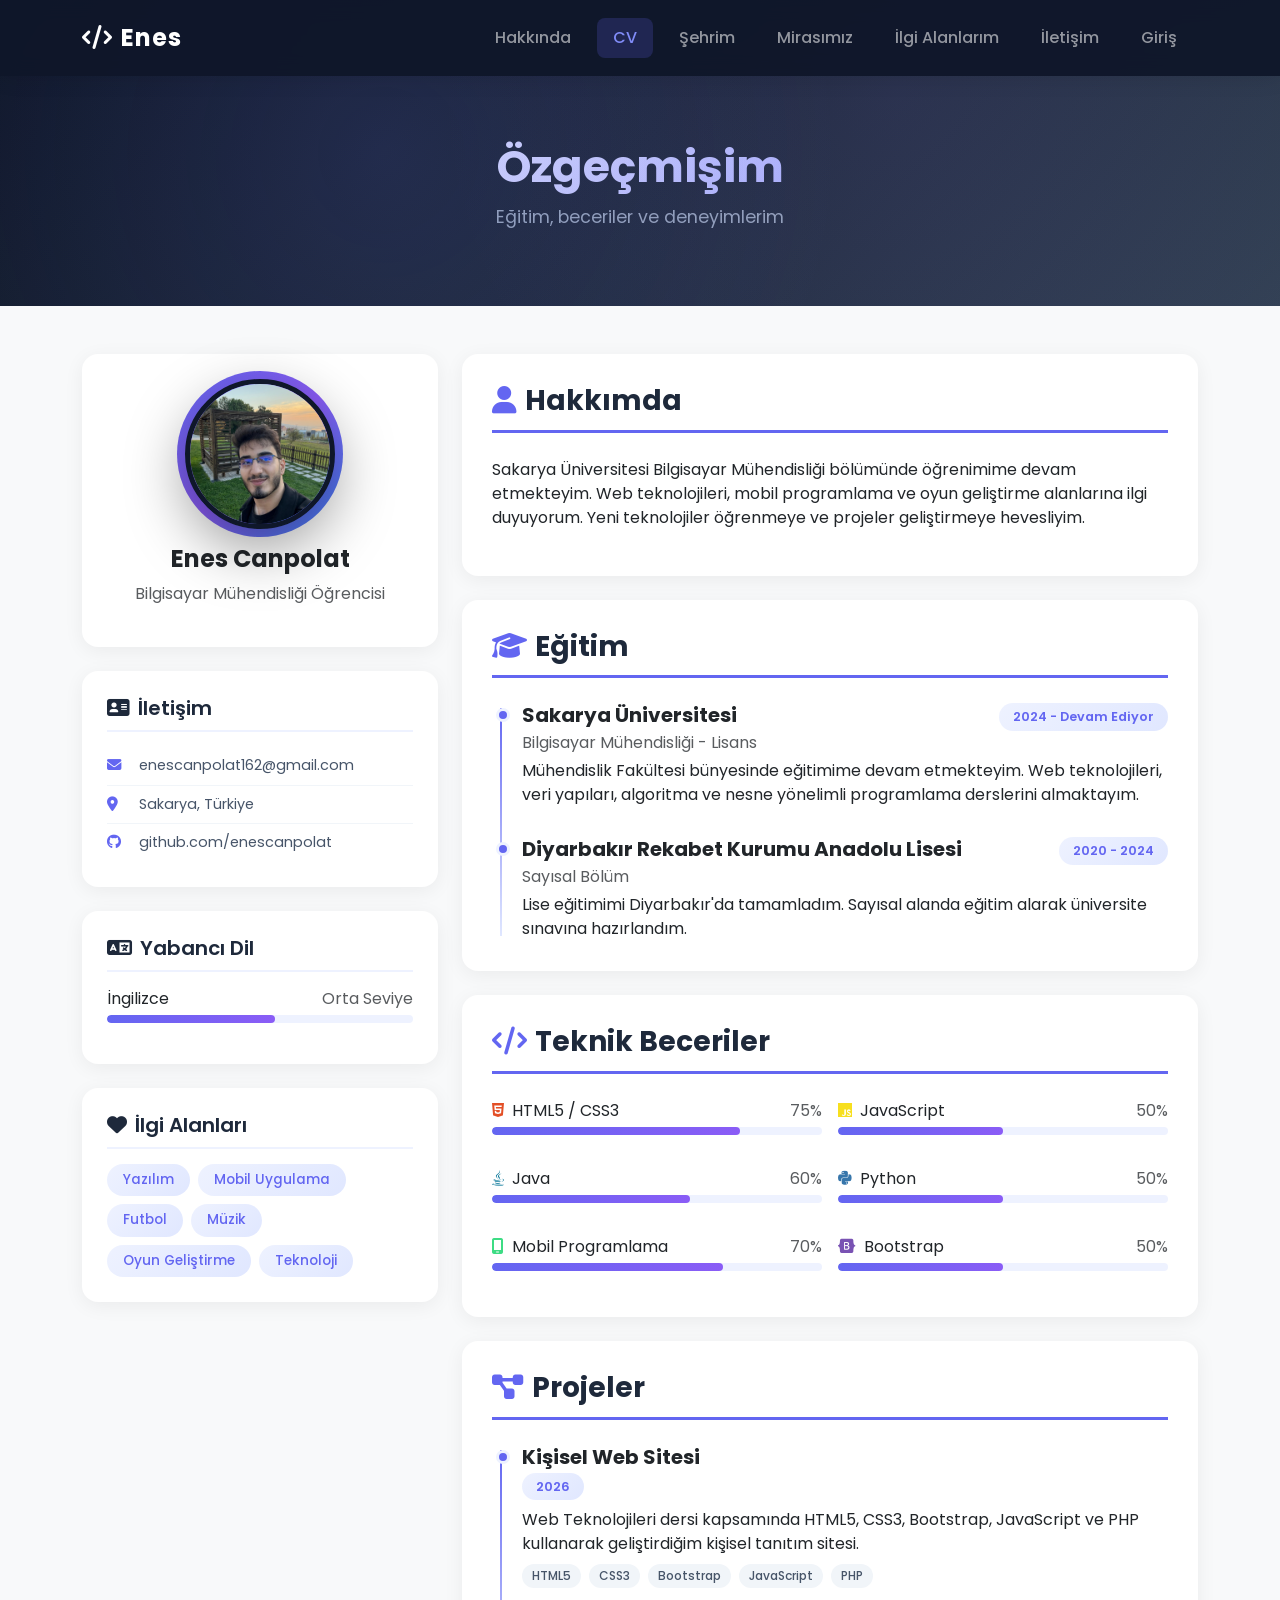
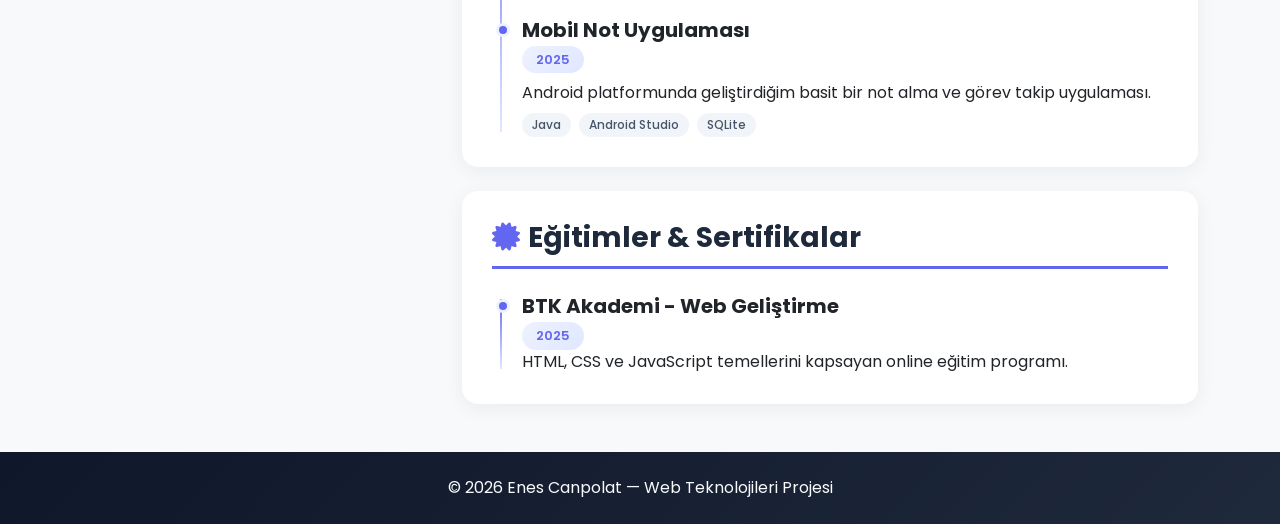
==== pages/cv.html @ a943b25b "Hakkında sayfası yeniden tasarlandı, CV sayfası eklendi" ====
<!DOCTYPE html>
<html lang="tr">
<head>
    <meta charset="UTF-8">
    <meta name="viewport" content="width=device-width, initial-scale=1.0">
    <title>Özgeçmiş - Enes Canpolat</title>
    <link href="https://cdn.jsdelivr.net/npm/bootstrap@5.3.2/dist/css/bootstrap.min.css" rel="stylesheet">
    <link rel="stylesheet" href="https://cdnjs.cloudflare.com/ajax/libs/font-awesome/6.5.1/css/all.min.css">
    <link rel="stylesheet" href="../css/style.css">
</head>
<body>
    <header>
        <nav class="navbar navbar-expand-lg navbar-dark fixed-top">
            <div class="container">
                <a class="navbar-brand fw-bold" href="../index.html"><i class="fa-solid fa-code me-2"></i>Enes</a>
                <button class="navbar-toggler" type="button" data-bs-toggle="collapse" data-bs-target="#navMenu">
                    <span class="navbar-toggler-icon"></span>
                </button>
                <div class="collapse navbar-collapse" id="navMenu">
                    <ul class="navbar-nav ms-auto">
                        <li class="nav-item"><a class="nav-link" href="../index.html">Hakkında</a></li>
                        <li class="nav-item"><a class="nav-link active" href="cv.html">CV</a></li>
                        <li class="nav-item"><a class="nav-link" href="sehrim.html">Şehrim</a></li>
                        <li class="nav-item"><a class="nav-link" href="mirasimiz.html">Mirasımız</a></li>
                        <li class="nav-item"><a class="nav-link" href="ilgi-alanlarim.html">İlgi Alanlarım</a></li>
                        <li class="nav-item"><a class="nav-link" href="iletisim.html">İletişim</a></li>
                        <li class="nav-item"><a class="nav-link" href="login.html">Giriş</a></li>
                    </ul>
                </div>
            </div>
        </nav>
    </header>

    <!-- Sayfa Başlığı -->
    <section class="page-header">
        <div class="container text-center">
            <h1 class="page-title">Özgeçmişim</h1>
            <p class="page-subtitle">Eğitim, beceriler ve deneyimlerim</p>
        </div>
    </section>

    <main class="container py-5">
        <div class="row">
            <!-- Sol Kolon - Kişisel Bilgiler -->
            <aside class="col-lg-4 mb-4">
                <div class="cv-sidebar">
                    <!-- Profil -->
                    <section class="cv-card mb-4 text-center fade-in">
                        <div class="profil-wrapper mx-auto mb-3" style="width: fit-content;">
                            <img src="../images/profil.jpg" alt="Enes Canpolat" class="profil-foto rounded-circle" style="width: 150px; height: 150px;">
                        </div>
                        <h4 class="fw-bold">Enes Canpolat</h4>
                        <p class="text-muted">Bilgisayar Mühendisliği Öğrencisi</p>
                    </section>

                    <!-- İletişim Bilgileri -->
                    <section class="cv-card mb-4 fade-in">
                        <h5 class="cv-card-title"><i class="fa-solid fa-address-card me-2"></i>İletişim</h5>
                        <ul class="cv-info-list">
                            <li><i class="fa-solid fa-envelope"></i> enescanpolat162@gmail.com</li>
                            <li><i class="fa-solid fa-location-dot"></i> Sakarya, Türkiye</li>
                            <li><i class="fa-brands fa-github"></i> github.com/enescanpolat</li>
                        </ul>
                    </section>

                    <!-- Yabancı Dil -->
                    <section class="cv-card mb-4 fade-in">
                        <h5 class="cv-card-title"><i class="fa-solid fa-language me-2"></i>Yabancı Dil</h5>
                        <div class="skill-item mb-3">
                            <div class="d-flex justify-content-between mb-1">
                                <span>İngilizce</span>
                                <span class="text-muted">Orta Seviye</span>
                            </div>
                            <div class="progress" style="height: 8px;">
                                <div class="progress-bar bg-gradient-primary" style="width: 55%"></div>
                            </div>
                        </div>
                    </section>

                    <!-- İlgi Alanları -->
                    <section class="cv-card fade-in">
                        <h5 class="cv-card-title"><i class="fa-solid fa-heart me-2"></i>İlgi Alanları</h5>
                        <div class="cv-tags">
                            <span class="cv-tag">Yazılım</span>
                            <span class="cv-tag">Mobil Uygulama</span>
                            <span class="cv-tag">Futbol</span>
                            <span class="cv-tag">Müzik</span>
                            <span class="cv-tag">Oyun Geliştirme</span>
                            <span class="cv-tag">Teknoloji</span>
                        </div>
                    </section>
                </div>
            </aside>

            <!-- Sağ Kolon - Ana İçerik -->
            <div class="col-lg-8">
                <!-- Hakkımda -->
                <article class="cv-main-card mb-4 fade-in">
                    <h3 class="cv-section-title"><i class="fa-solid fa-user me-2"></i>Hakkımda</h3>
                    <p>Sakarya Üniversitesi Bilgisayar Mühendisliği bölümünde öğrenimime devam etmekteyim. Web teknolojileri, mobil programlama ve oyun geliştirme alanlarına ilgi duyuyorum. Yeni teknolojiler öğrenmeye ve projeler geliştirmeye hevesliyim.</p>
                </article>

                <!-- Eğitim -->
                <article class="cv-main-card mb-4 fade-in">
                    <h3 class="cv-section-title"><i class="fa-solid fa-graduation-cap me-2"></i>Eğitim</h3>

                    <div class="cv-timeline">
                        <div class="cv-timeline-item">
                            <div class="cv-timeline-dot"></div>
                            <div class="cv-timeline-content">
                                <div class="d-flex justify-content-between align-items-start flex-wrap">
                                    <h5 class="fw-bold mb-1">Sakarya Üniversitesi</h5>
                                    <span class="cv-badge">2024 - Devam Ediyor</span>
                                </div>
                                <p class="text-muted mb-1">Bilgisayar Mühendisliği - Lisans</p>
                                <p class="mb-0">Mühendislik Fakültesi bünyesinde eğitimime devam etmekteyim. Web teknolojileri, veri yapıları, algoritma ve nesne yönelimli programlama derslerini almaktayım.</p>
                            </div>
                        </div>

                        <div class="cv-timeline-item">
                            <div class="cv-timeline-dot"></div>
                            <div class="cv-timeline-content">
                                <div class="d-flex justify-content-between align-items-start flex-wrap">
                                    <h5 class="fw-bold mb-1">Diyarbakır Rekabet Kurumu Anadolu Lisesi</h5>
                                    <span class="cv-badge">2020 - 2024</span>
                                </div>
                                <p class="text-muted mb-1">Sayısal Bölüm</p>
                                <p class="mb-0">Lise eğitimimi Diyarbakır'da tamamladım. Sayısal alanda eğitim alarak üniversite sınavına hazırlandım.</p>
                            </div>
                        </div>
                    </div>
                </article>

                <!-- Teknik Beceriler -->
                <article class="cv-main-card mb-4 fade-in">
                    <h3 class="cv-section-title"><i class="fa-solid fa-code me-2"></i>Teknik Beceriler</h3>

                    <div class="row g-3">
                        <div class="col-md-6">
                            <div class="skill-item mb-3">
                                <div class="d-flex justify-content-between mb-1">
                                    <span><i class="fa-brands fa-html5 me-1" style="color:#e34f26;"></i> HTML5 / CSS3</span>
                                    <span class="text-muted">75%</span>
                                </div>
                                <div class="progress" style="height: 8px;">
                                    <div class="progress-bar bg-gradient-primary" style="width: 75%"></div>
                                </div>
                            </div>
                        </div>
                        <div class="col-md-6">
                            <div class="skill-item mb-3">
                                <div class="d-flex justify-content-between mb-1">
                                    <span><i class="fa-brands fa-js me-1" style="color:#f7df1e;"></i> JavaScript</span>
                                    <span class="text-muted">50%</span>
                                </div>
                                <div class="progress" style="height: 8px;">
                                    <div class="progress-bar bg-gradient-primary" style="width: 50%"></div>
                                </div>
                            </div>
                        </div>
                        <div class="col-md-6">
                            <div class="skill-item mb-3">
                                <div class="d-flex justify-content-between mb-1">
                                    <span><i class="fa-brands fa-java me-1" style="color:#007396;"></i> Java</span>
                                    <span class="text-muted">60%</span>
                                </div>
                                <div class="progress" style="height: 8px;">
                                    <div class="progress-bar bg-gradient-primary" style="width: 60%"></div>
                                </div>
                            </div>
                        </div>
                        <div class="col-md-6">
                            <div class="skill-item mb-3">
                                <div class="d-flex justify-content-between mb-1">
                                    <span><i class="fa-brands fa-python me-1" style="color:#3776ab;"></i> Python</span>
                                    <span class="text-muted">50%</span>
                                </div>
                                <div class="progress" style="height: 8px;">
                                    <div class="progress-bar bg-gradient-primary" style="width: 50%"></div>
                                </div>
                            </div>
                        </div>
                        <div class="col-md-6">
                            <div class="skill-item mb-3">
                                <div class="d-flex justify-content-between mb-1">
                                    <span><i class="fa-solid fa-mobile-screen me-1" style="color:#3ddc84;"></i> Mobil Programlama</span>
                                    <span class="text-muted">70%</span>
                                </div>
                                <div class="progress" style="height: 8px;">
                                    <div class="progress-bar bg-gradient-primary" style="width: 70%"></div>
                                </div>
                            </div>
                        </div>
                        <div class="col-md-6">
                            <div class="skill-item mb-3">
                                <div class="d-flex justify-content-between mb-1">
                                    <span><i class="fa-brands fa-bootstrap me-1" style="color:#7952b3;"></i> Bootstrap</span>
                                    <span class="text-muted">50%</span>
                                </div>
                                <div class="progress" style="height: 8px;">
                                    <div class="progress-bar bg-gradient-primary" style="width: 50%"></div>
                                </div>
                            </div>
                        </div>
                    </div>
                </article>

                <!-- Projeler -->
                <article class="cv-main-card mb-4 fade-in">
                    <h3 class="cv-section-title"><i class="fa-solid fa-diagram-project me-2"></i>Projeler</h3>

                    <div class="cv-timeline">
                        <div class="cv-timeline-item">
                            <div class="cv-timeline-dot"></div>
                            <div class="cv-timeline-content">
                                <h5 class="fw-bold mb-1">Kişisel Web Sitesi</h5>
                                <span class="cv-badge mb-2">2026</span>
                                <p class="mb-1">Web Teknolojileri dersi kapsamında HTML5, CSS3, Bootstrap, JavaScript ve PHP kullanarak geliştirdiğim kişisel tanıtım sitesi.</p>
                                <div class="cv-tags mt-2">
                                    <span class="cv-tag-sm">HTML5</span>
                                    <span class="cv-tag-sm">CSS3</span>
                                    <span class="cv-tag-sm">Bootstrap</span>
                                    <span class="cv-tag-sm">JavaScript</span>
                                    <span class="cv-tag-sm">PHP</span>
                                </div>
                            </div>
                        </div>

                        <div class="cv-timeline-item">
                            <div class="cv-timeline-dot"></div>
                            <div class="cv-timeline-content">
                                <h5 class="fw-bold mb-1">Mobil Not Uygulaması</h5>
                                <span class="cv-badge mb-2">2025</span>
                                <p class="mb-1">Android platformunda geliştirdiğim basit bir not alma ve görev takip uygulaması.</p>
                                <div class="cv-tags mt-2">
                                    <span class="cv-tag-sm">Java</span>
                                    <span class="cv-tag-sm">Android Studio</span>
                                    <span class="cv-tag-sm">SQLite</span>
                                </div>
                            </div>
                        </div>
                    </div>
                </article>

                <!-- Sertifikalar -->
                <article class="cv-main-card fade-in">
                    <h3 class="cv-section-title"><i class="fa-solid fa-certificate me-2"></i>Eğitimler & Sertifikalar</h3>
                    <div class="cv-timeline">
                        <div class="cv-timeline-item">
                            <div class="cv-timeline-dot"></div>
                            <div class="cv-timeline-content">
                                <h5 class="fw-bold mb-1">BTK Akademi - Web Geliştirme</h5>
                                <span class="cv-badge">2025</span>
                                <p class="mb-0">HTML, CSS ve JavaScript temellerini kapsayan online eğitim programı.</p>
                            </div>
                        </div>
                    </div>
                </article>
            </div>
        </div>
    </main>

    <footer>
        <div class="container text-center py-4">
            <p class="mb-0 text-light">&copy; 2026 Enes Canpolat — Web Teknolojileri Projesi</p>
        </div>
    </footer>

    <script src="https://cdn.jsdelivr.net/npm/bootstrap@5.3.2/dist/js/bootstrap.bundle.min.js"></script>
    <script src="../js/main.js"></script>
</body>
</html>
---- css/style.css ----
/* Web Teknolojileri Proje - Ana Stil Dosyası */
@import url('https://fonts.googleapis.com/css2?family=Poppins:wght@300;400;500;600;700&display=swap');

/* ===== GENEL ===== */
body {
    font-family: 'Poppins', 'Segoe UI', Tahoma, sans-serif;
    background-color: #f8f9fa;
    overflow-x: hidden;
}

main {
    min-height: 70vh;
}

/* ===== NAVBAR ===== */
.navbar {
    background: rgba(15, 23, 42, 0.95) !important;
    backdrop-filter: blur(10px);
    padding: 15px 0;
    transition: all 0.3s ease;
    box-shadow: 0 2px 20px rgba(0, 0, 0, 0.1);
}

.navbar-brand {
    font-size: 1.5rem;
    letter-spacing: 1px;
}

.nav-link {
    font-weight: 500;
    margin: 0 5px;
    padding: 8px 16px !important;
    border-radius: 8px;
    transition: all 0.3s ease;
}

.nav-link:hover,
.nav-link.active {
    background: rgba(99, 102, 241, 0.2);
    color: #818cf8 !important;
}

/* ===== HERO SECTION ===== */
.hero-section {
    min-height: 100vh;
    background: linear-gradient(135deg, #0f172a 0%, #1e293b 50%, #334155 100%);
    position: relative;
    padding-top: 80px;
}

.hero-section::before {
    content: '';
    position: absolute;
    top: 0;
    left: 0;
    right: 0;
    bottom: 0;
    background:
        radial-gradient(circle at 20% 50%, rgba(99, 102, 241, 0.15) 0%, transparent 50%),
        radial-gradient(circle at 80% 20%, rgba(139, 92, 246, 0.1) 0%, transparent 50%),
        radial-gradient(circle at 50% 80%, rgba(59, 130, 246, 0.1) 0%, transparent 50%);
    pointer-events: none;
}

.hero-greeting {
    font-size: 1.2rem;
    font-weight: 300;
    color: #94a3b8;
    letter-spacing: 3px;
    text-transform: uppercase;
    margin-bottom: 5px;
}

.hero-name {
    font-size: 3.5rem;
    font-weight: 700;
    background: linear-gradient(135deg, #fff 0%, #818cf8 100%);
    -webkit-background-clip: text;
    -webkit-text-fill-color: transparent;
    background-clip: text;
    margin-bottom: 20px;
}

.hero-desc {
    font-size: 1.2rem;
    color: #cbd5e1;
    line-height: 1.8;
}

.hero-sub {
    font-size: 1rem;
    color: #94a3b8;
}

.hero-buttons .btn-light {
    border-radius: 50px;
    padding: 12px 30px;
    font-weight: 600;
    transition: all 0.3s ease;
}

.hero-buttons .btn-light:hover {
    transform: translateY(-3px);
    box-shadow: 0 10px 30px rgba(255, 255, 255, 0.2);
}

.hero-buttons .btn-outline-light {
    border-radius: 50px;
    padding: 12px 30px;
    font-weight: 600;
    border-width: 2px;
    transition: all 0.3s ease;
}

.hero-buttons .btn-outline-light:hover {
    transform: translateY(-3px);
    box-shadow: 0 10px 30px rgba(255, 255, 255, 0.1);
}

/* ===== PROFİL FOTOĞRAFI ===== */
.profil-wrapper {
    position: relative;
    display: inline-block;
}

.profil-wrapper::before {
    content: '';
    position: absolute;
    top: -8px;
    left: -8px;
    right: -8px;
    bottom: -8px;
    border-radius: 50%;
    background: linear-gradient(135deg, #6366f1, #8b5cf6, #3b82f6);
    z-index: 0;
    animation: rotate-border 4s linear infinite;
}

@keyframes rotate-border {
    0% { background: linear-gradient(0deg, #6366f1, #8b5cf6, #3b82f6); }
    25% { background: linear-gradient(90deg, #6366f1, #8b5cf6, #3b82f6); }
    50% { background: linear-gradient(180deg, #6366f1, #8b5cf6, #3b82f6); }
    75% { background: linear-gradient(270deg, #6366f1, #8b5cf6, #3b82f6); }
    100% { background: linear-gradient(360deg, #6366f1, #8b5cf6, #3b82f6); }
}

.profil-foto {
    width: 260px;
    height: 260px;
    object-fit: cover;
    border: 5px solid #0f172a;
    position: relative;
    z-index: 1;
    box-shadow: 0 20px 60px rgba(0, 0, 0, 0.4);
}

/* ===== SECTION BAŞLIKLARI ===== */
.section-title h2 {
    font-weight: 700;
    font-size: 2rem;
    color: #1e293b;
}

.title-line {
    width: 60px;
    height: 4px;
    background: linear-gradient(135deg, #6366f1, #8b5cf6);
    margin: 15px auto 0;
    border-radius: 2px;
}

/* ===== HOBİ KARTLARI ===== */
.hobby-card {
    border-radius: 16px;
    transition: all 0.4s ease;
    overflow: hidden;
}

.hobby-card::before {
    content: '';
    position: absolute;
    top: 0;
    left: 0;
    right: 0;
    height: 4px;
    background: linear-gradient(135deg, #6366f1, #8b5cf6);
    opacity: 0;
    transition: opacity 0.3s ease;
}

.hobby-card:hover {
    transform: translateY(-10px);
    box-shadow: 0 20px 40px rgba(99, 102, 241, 0.15) !important;
}

.hobby-card:hover::before {
    opacity: 1;
}

.hobby-icon {
    width: 70px;
    height: 70px;
    border-radius: 50%;
    background: linear-gradient(135deg, #eef2ff, #e0e7ff);
    display: flex;
    align-items: center;
    justify-content: center;
    margin: 0 auto;
    transition: all 0.3s ease;
}

.hobby-icon i {
    font-size: 1.8rem;
    color: #6366f1;
}

.hobby-card:hover .hobby-icon {
    background: linear-gradient(135deg, #6366f1, #8b5cf6);
    transform: scale(1.1);
}

.hobby-card:hover .hobby-icon i {
    color: #fff;
}

/* ===== VİDEO ===== */
.video-wrapper {
    border-radius: 16px;
    overflow: hidden;
    transition: transform 0.3s ease;
}

.video-wrapper:hover {
    transform: scale(1.02);
}

/* ===== BAĞLANTI KARTLARI ===== */
.link-card .card {
    border-radius: 16px;
    transition: all 0.4s ease;
}

.link-card:hover .card {
    transform: translateY(-10px);
    box-shadow: 0 20px 40px rgba(0, 0, 0, 0.1) !important;
}

.link-icon {
    font-size: 2.5rem;
    color: #6366f1;
    transition: all 0.3s ease;
}

.link-card:hover .link-icon {
    transform: scale(1.2);
    color: #8b5cf6;
}

/* ===== FOOTER ===== */
footer {
    background: linear-gradient(135deg, #0f172a, #1e293b);
    margin-top: auto;
}

/* ===== ANİMASYONLAR ===== */
.fade-in {
    opacity: 0;
    transform: translateY(30px);
    transition: all 0.8s ease;
}

.fade-in.visible {
    opacity: 1;
    transform: translateY(0);
}

/* ===== SAYFA HEADER (İç Sayfalar) ===== */
.page-header {
    background: linear-gradient(135deg, #0f172a 0%, #1e293b 50%, #334155 100%);
    padding: 140px 0 60px;
    position: relative;
}

.page-header::before {
    content: '';
    position: absolute;
    top: 0;
    left: 0;
    right: 0;
    bottom: 0;
    background:
        radial-gradient(circle at 30% 50%, rgba(99, 102, 241, 0.12) 0%, transparent 50%),
        radial-gradient(circle at 70% 30%, rgba(139, 92, 246, 0.08) 0%, transparent 50%);
    pointer-events: none;
}

.page-title {
    font-size: 2.8rem;
    font-weight: 700;
    color: #fff;
    background: linear-gradient(135deg, #fff 0%, #818cf8 100%);
    -webkit-background-clip: text;
    -webkit-text-fill-color: transparent;
    background-clip: text;
}

.page-subtitle {
    color: #94a3b8;
    font-size: 1.1rem;
    margin-top: 10px;
}

/* ===== CV SAYFASI ===== */
.cv-sidebar section {
    background: #fff;
    border-radius: 16px;
    padding: 25px;
    box-shadow: 0 4px 20px rgba(0, 0, 0, 0.06);
}

.cv-card-title {
    font-weight: 600;
    color: #1e293b;
    border-bottom: 2px solid #eef2ff;
    padding-bottom: 10px;
    margin-bottom: 15px;
}

.cv-info-list {
    list-style: none;
    padding: 0;
    margin: 0;
}

.cv-info-list li {
    padding: 8px 0;
    color: #475569;
    font-size: 0.9rem;
    border-bottom: 1px solid #f1f5f9;
}

.cv-info-list li:last-child {
    border-bottom: none;
}

.cv-info-list li i {
    width: 20px;
    color: #6366f1;
    margin-right: 8px;
}

.cv-main-card {
    background: #fff;
    border-radius: 16px;
    padding: 30px;
    box-shadow: 0 4px 20px rgba(0, 0, 0, 0.06);
}

.cv-section-title {
    font-weight: 700;
    color: #1e293b;
    border-bottom: 3px solid #6366f1;
    padding-bottom: 12px;
    margin-bottom: 25px;
}

.cv-section-title i {
    color: #6366f1;
}

/* Timeline */
.cv-timeline {
    position: relative;
    padding-left: 30px;
}

.cv-timeline::before {
    content: '';
    position: absolute;
    left: 8px;
    top: 5px;
    bottom: 5px;
    width: 2px;
    background: linear-gradient(to bottom, #6366f1, #e0e7ff);
}

.cv-timeline-item {
    position: relative;
    margin-bottom: 30px;
}

.cv-timeline-item:last-child {
    margin-bottom: 0;
}

.cv-timeline-dot {
    position: absolute;
    left: -26px;
    top: 5px;
    width: 14px;
    height: 14px;
    border-radius: 50%;
    background: #6366f1;
    border: 3px solid #eef2ff;
    z-index: 1;
}

.cv-badge {
    display: inline-block;
    background: linear-gradient(135deg, #eef2ff, #e0e7ff);
    color: #6366f1;
    padding: 4px 14px;
    border-radius: 20px;
    font-size: 0.8rem;
    font-weight: 600;
}

/* Progress bar */
.progress {
    border-radius: 10px;
    background: #eef2ff;
}

.bg-gradient-primary {
    background: linear-gradient(135deg, #6366f1, #8b5cf6) !important;
    border-radius: 10px;
}

/* Tags */
.cv-tags {
    display: flex;
    flex-wrap: wrap;
    gap: 8px;
}

.cv-tag {
    background: linear-gradient(135deg, #eef2ff, #e0e7ff);
    color: #6366f1;
    padding: 6px 16px;
    border-radius: 20px;
    font-size: 0.85rem;
    font-weight: 500;
    transition: all 0.3s ease;
}

.cv-tag:hover {
    background: linear-gradient(135deg, #6366f1, #8b5cf6);
    color: #fff;
}

.cv-tag-sm {
    background: #f1f5f9;
    color: #475569;
    padding: 3px 10px;
    border-radius: 12px;
    font-size: 0.75rem;
    font-weight: 500;
}

/* ===== RESPONSİVE ===== */
@media (max-width: 768px) {
    .hero-name {
        font-size: 2.2rem;
    }

    .hero-desc {
        font-size: 1rem;
    }

    .profil-foto {
        width: 200px;
        height: 200px;
    }

    .hero-buttons .btn {
        display: block;
        width: 100%;
        margin-bottom: 10px;
    }

    .hero-buttons .btn-light {
        margin-right: 0 !important;
    }
}
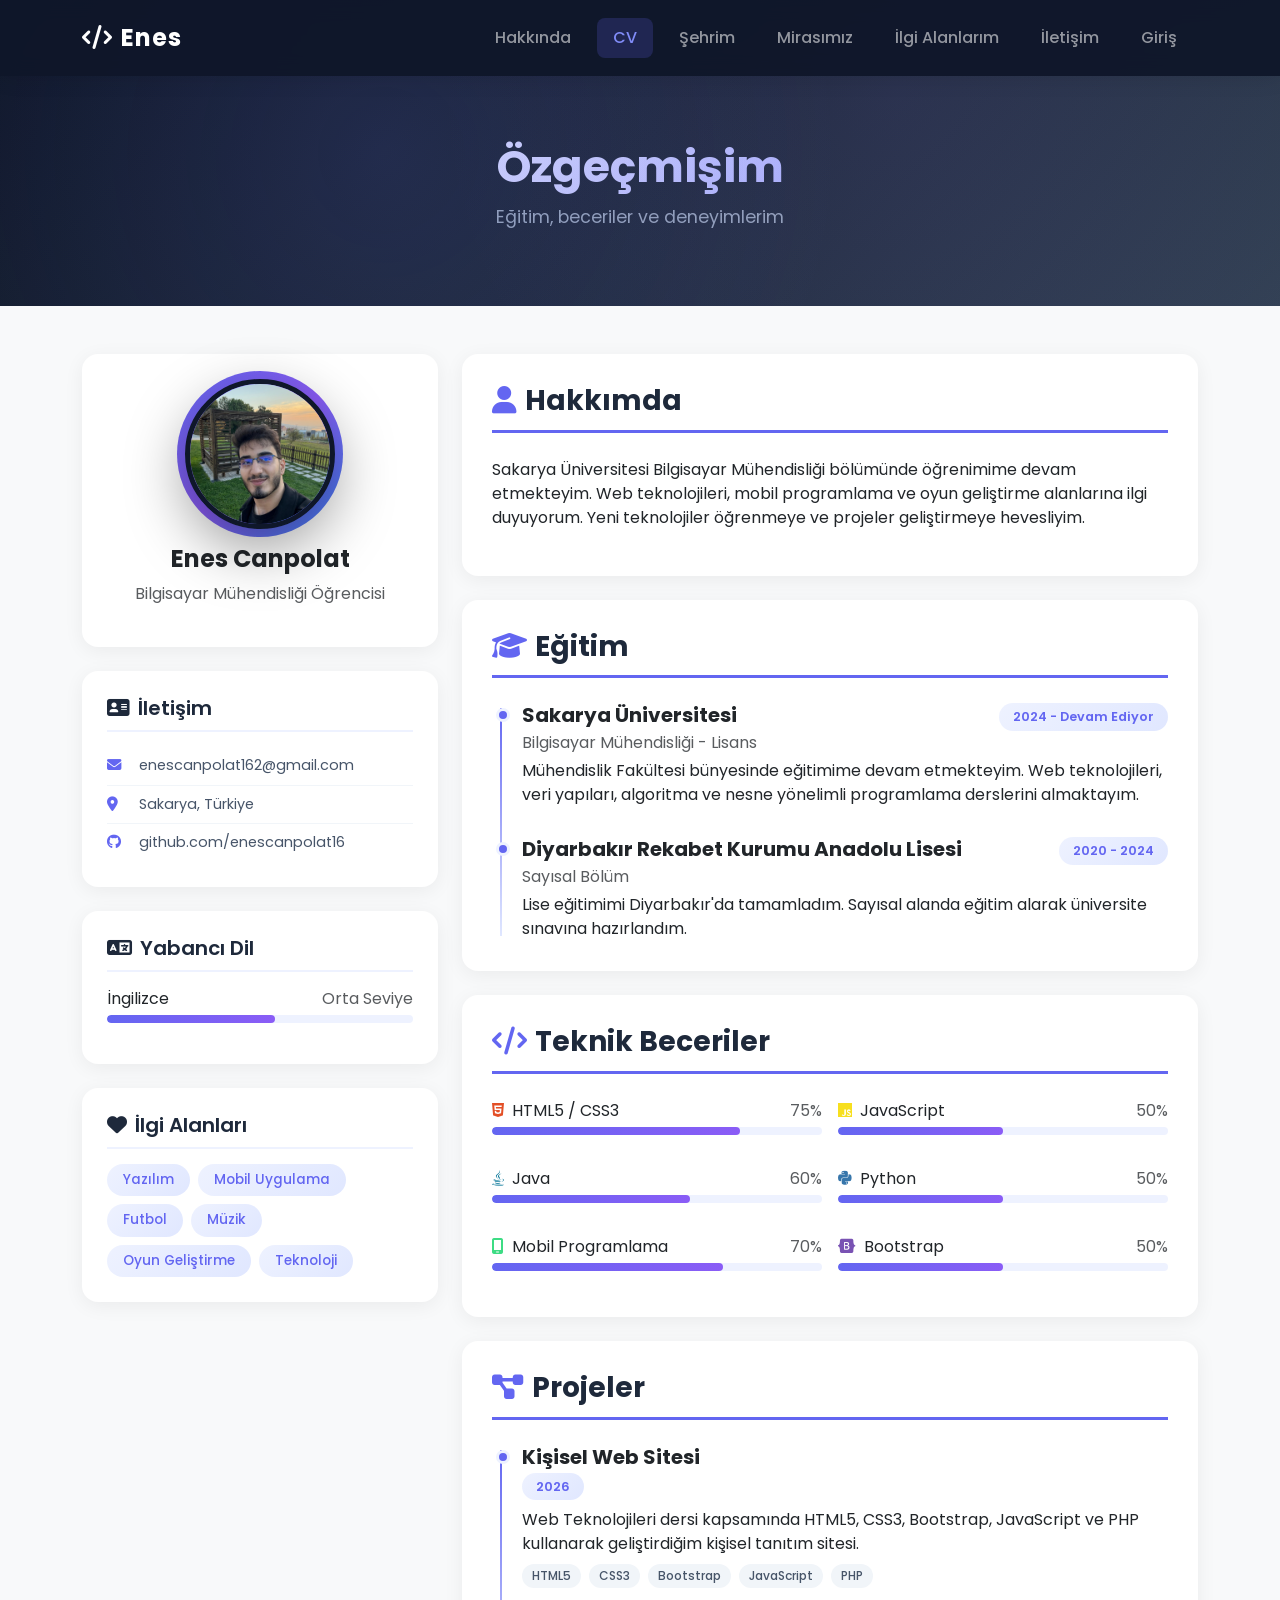
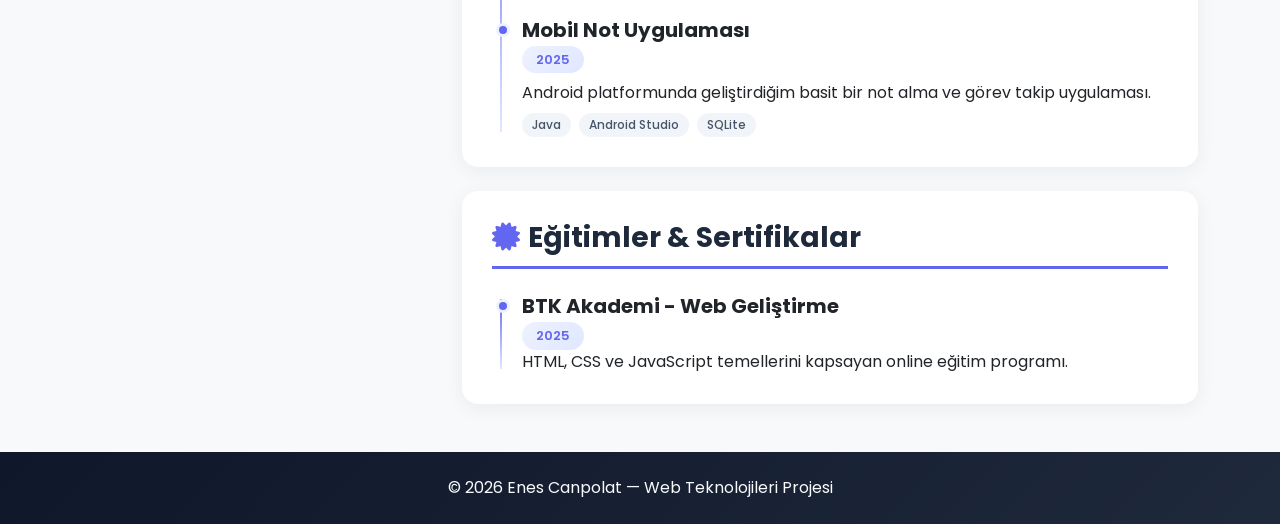
==== commit 1524fe65: "İletişim sayfası eklendi - Native JS ve Vue.js validation" ====
--- a/pages/cv.html
+++ b/pages/cv.html
@@ -59,7 +59,7 @@
                         <ul class="cv-info-list">
                             <li><i class="fa-solid fa-envelope"></i> enescanpolat162@gmail.com</li>
                             <li><i class="fa-solid fa-location-dot"></i> Sakarya, Türkiye</li>
-                            <li><i class="fa-brands fa-github"></i> github.com/enescanpolat</li>
+                            <li><i class="fa-brands fa-github"></i> github.com/enescanpolat16</li>
                         </ul>
                     </section>
 
--- a/css/style.css
+++ b/css/style.css
@@ -457,6 +457,1066 @@
     font-weight: 500;
 }
 
+/* ===== ŞEHRİM SAYFASI ===== */
+.sehir-info-card {
+    background: #fff;
+    border-radius: 16px;
+    padding: 30px;
+    box-shadow: 0 4px 20px rgba(0, 0, 0, 0.06);
+}
+
+.sehir-baslik {
+    font-weight: 700;
+    color: #1e293b;
+    border-bottom: 3px solid #6366f1;
+    padding-bottom: 12px;
+    margin-bottom: 20px;
+}
+
+.sehir-baslik i {
+    color: #6366f1;
+}
+
+.sehir-info-card p {
+    color: #475569;
+    line-height: 1.8;
+}
+
+.bilgi-kutu {
+    background: linear-gradient(135deg, #eef2ff, #e0e7ff);
+    border-radius: 12px;
+    padding: 15px;
+    text-align: center;
+    display: flex;
+    flex-direction: column;
+    gap: 5px;
+    transition: all 0.3s ease;
+}
+
+.bilgi-kutu:hover {
+    transform: translateY(-5px);
+    box-shadow: 0 10px 25px rgba(99, 102, 241, 0.15);
+}
+
+.bilgi-kutu i {
+    font-size: 1.5rem;
+    color: #6366f1;
+}
+
+.bilgi-baslik {
+    font-size: 0.75rem;
+    color: #94a3b8;
+    text-transform: uppercase;
+    letter-spacing: 1px;
+    font-weight: 600;
+}
+
+.bilgi-deger {
+    font-size: 0.95rem;
+    font-weight: 700;
+    color: #1e293b;
+}
+
+.sehir-harita-card {
+    background: #fff;
+    border-radius: 16px;
+    padding: 40px 30px;
+    box-shadow: 0 4px 20px rgba(0, 0, 0, 0.06);
+}
+
+.sehir-pin {
+    font-size: 3rem;
+    color: #ef4444;
+    animation: bounce-pin 2s ease infinite;
+}
+
+@keyframes bounce-pin {
+    0%, 100% { transform: translateY(0); }
+    50% { transform: translateY(-10px); }
+}
+
+.sehir-ozellikler {
+    display: flex;
+    flex-wrap: wrap;
+    justify-content: center;
+    gap: 10px;
+    margin-top: 20px;
+}
+
+.sehir-etiket {
+    background: linear-gradient(135deg, #eef2ff, #e0e7ff);
+    color: #6366f1;
+    padding: 8px 16px;
+    border-radius: 20px;
+    font-size: 0.85rem;
+    font-weight: 500;
+    transition: all 0.3s ease;
+}
+
+.sehir-etiket:hover {
+    background: linear-gradient(135deg, #6366f1, #8b5cf6);
+    color: #fff;
+}
+
+/* ===== SLIDER ===== */
+.slider-container {
+    position: relative;
+    max-width: 900px;
+    margin: 0 auto;
+    border-radius: 16px;
+    overflow: hidden;
+    box-shadow: 0 10px 40px rgba(0, 0, 0, 0.15);
+}
+
+.slider-wrapper {
+    overflow: hidden;
+}
+
+.slider-track {
+    position: relative;
+    width: 100%;
+    height: 500px;
+}
+
+.slider-slide {
+    position: absolute;
+    top: 0;
+    left: 0;
+    width: 100%;
+    height: 100%;
+    opacity: 0;
+    transition: opacity 0.6s ease;
+}
+
+.slider-slide.active {
+    opacity: 1;
+}
+
+.slider-slide img {
+    width: 100%;
+    height: 100%;
+    object-fit: cover;
+    cursor: pointer;
+}
+
+.slider-caption {
+    position: absolute;
+    bottom: 0;
+    left: 0;
+    right: 0;
+    background: linear-gradient(transparent, rgba(0, 0, 0, 0.8));
+    padding: 40px 25px 25px;
+    color: #fff;
+}
+
+.slider-caption h5 {
+    font-weight: 700;
+    margin-bottom: 5px;
+}
+
+.slider-caption p {
+    font-size: 0.9rem;
+    margin: 0;
+    opacity: 0.9;
+}
+
+.slider-btn {
+    position: absolute;
+    top: 50%;
+    transform: translateY(-50%);
+    background: rgba(255, 255, 255, 0.2);
+    backdrop-filter: blur(10px);
+    border: 2px solid rgba(255, 255, 255, 0.3);
+    color: #fff;
+    width: 48px;
+    height: 48px;
+    border-radius: 50%;
+    font-size: 1.1rem;
+    cursor: pointer;
+    transition: all 0.3s ease;
+    display: flex;
+    align-items: center;
+    justify-content: center;
+    z-index: 10;
+}
+
+.slider-btn:hover {
+    background: rgba(99, 102, 241, 0.8);
+    border-color: #6366f1;
+    transform: translateY(-50%) scale(1.1);
+}
+
+.slider-prev {
+    left: 15px;
+}
+
+.slider-next {
+    right: 15px;
+}
+
+.slider-dots {
+    position: absolute;
+    bottom: 15px;
+    left: 50%;
+    transform: translateX(-50%);
+    display: flex;
+    gap: 8px;
+    z-index: 10;
+}
+
+.slider-dot {
+    width: 10px;
+    height: 10px;
+    border-radius: 50%;
+    background: rgba(255, 255, 255, 0.4);
+    cursor: pointer;
+    transition: all 0.3s ease;
+}
+
+.slider-dot.active {
+    background: #fff;
+    transform: scale(1.3);
+}
+
+/* Thumbnail Galeri */
+.slider-thumbnails {
+    display: flex;
+    justify-content: center;
+    gap: 12px;
+    flex-wrap: wrap;
+}
+
+.thumb {
+    width: 120px;
+    height: 80px;
+    border-radius: 10px;
+    overflow: hidden;
+    cursor: pointer;
+    border: 3px solid transparent;
+    transition: all 0.3s ease;
+    opacity: 0.6;
+}
+
+.thumb.active {
+    border-color: #6366f1;
+    opacity: 1;
+    transform: scale(1.05);
+}
+
+.thumb:hover {
+    opacity: 1;
+    transform: scale(1.05);
+}
+
+.thumb img {
+    width: 100%;
+    height: 100%;
+    object-fit: cover;
+}
+
+/* Gezilecek Yerler Kartları */
+.yer-card {
+    background: #fff;
+    border-radius: 16px;
+    padding: 25px;
+    box-shadow: 0 4px 20px rgba(0, 0, 0, 0.06);
+    transition: all 0.4s ease;
+    border-top: 4px solid transparent;
+}
+
+.yer-card:hover {
+    transform: translateY(-8px);
+    box-shadow: 0 15px 35px rgba(99, 102, 241, 0.12);
+    border-top-color: #6366f1;
+}
+
+.yer-icon {
+    width: 55px;
+    height: 55px;
+    border-radius: 12px;
+    background: linear-gradient(135deg, #eef2ff, #e0e7ff);
+    display: flex;
+    align-items: center;
+    justify-content: center;
+    margin-bottom: 15px;
+    transition: all 0.3s ease;
+}
+
+.yer-icon i {
+    font-size: 1.4rem;
+    color: #6366f1;
+}
+
+.yer-card:hover .yer-icon {
+    background: linear-gradient(135deg, #6366f1, #8b5cf6);
+}
+
+.yer-card:hover .yer-icon i {
+    color: #fff;
+}
+
+.yer-card h5 {
+    color: #1e293b;
+}
+
+.yer-card p {
+    color: #64748b;
+    font-size: 0.9rem;
+    line-height: 1.7;
+    margin-bottom: 0;
+}
+
+/* Yöresel Lezzetler */
+.lezzet-card {
+    background: #fff;
+    border-radius: 16px;
+    padding: 25px 15px;
+    box-shadow: 0 4px 20px rgba(0, 0, 0, 0.06);
+    transition: all 0.3s ease;
+}
+
+.lezzet-card:hover {
+    transform: translateY(-5px);
+    box-shadow: 0 10px 30px rgba(99, 102, 241, 0.12);
+}
+
+.lezzet-emoji {
+    font-size: 2.5rem;
+    margin-bottom: 10px;
+}
+
+.lezzet-card h6 {
+    color: #1e293b;
+    margin-bottom: 0;
+}
+
+/* ===== MİRASIMIZ SAYFASI ===== */
+.miras-hero {
+    position: relative;
+    height: 70vh;
+    min-height: 400px;
+    overflow: hidden;
+}
+
+.miras-hero-img {
+    width: 100%;
+    height: 100%;
+    object-fit: cover;
+}
+
+.miras-hero-overlay {
+    position: absolute;
+    top: 0;
+    left: 0;
+    right: 0;
+    bottom: 0;
+    background: linear-gradient(to bottom, rgba(15, 23, 42, 0.4) 0%, rgba(15, 23, 42, 0.85) 100%);
+    display: flex;
+    align-items: flex-end;
+    padding-bottom: 60px;
+}
+
+.miras-unesco-badge {
+    display: inline-block;
+    background: rgba(234, 179, 8, 0.2);
+    border: 1px solid rgba(234, 179, 8, 0.5);
+    color: #fbbf24;
+    padding: 8px 20px;
+    border-radius: 30px;
+    font-size: 0.85rem;
+    font-weight: 600;
+    letter-spacing: 1px;
+    text-transform: uppercase;
+    margin-bottom: 20px;
+}
+
+.miras-hero-title {
+    font-size: 3.5rem;
+    font-weight: 700;
+    color: #fff;
+    margin-bottom: 10px;
+}
+
+.miras-hero-sub {
+    font-size: 1.15rem;
+    color: #cbd5e1;
+}
+
+.miras-card {
+    background: #fff;
+    border-radius: 16px;
+    padding: 30px;
+    box-shadow: 0 4px 20px rgba(0, 0, 0, 0.06);
+}
+
+.miras-baslik {
+    font-weight: 700;
+    color: #1e293b;
+    border-bottom: 3px solid #6366f1;
+    padding-bottom: 12px;
+    margin-bottom: 20px;
+}
+
+.miras-baslik i {
+    color: #6366f1;
+}
+
+.miras-card p {
+    color: #475569;
+    line-height: 1.8;
+}
+
+.miras-gorsel-card {
+    border-radius: 16px;
+    overflow: hidden;
+    box-shadow: 0 10px 30px rgba(0, 0, 0, 0.12);
+}
+
+.miras-gorsel {
+    width: 100%;
+    height: 100%;
+    object-fit: cover;
+    transition: transform 0.5s ease;
+}
+
+.miras-gorsel-card:hover .miras-gorsel {
+    transform: scale(1.05);
+}
+
+/* Rakam Kartları */
+.rakam-card {
+    background: #fff;
+    border-radius: 16px;
+    padding: 25px 15px;
+    box-shadow: 0 4px 20px rgba(0, 0, 0, 0.06);
+    transition: all 0.3s ease;
+    border-bottom: 4px solid transparent;
+}
+
+.rakam-card:hover {
+    transform: translateY(-5px);
+    border-bottom-color: #6366f1;
+    box-shadow: 0 10px 30px rgba(99, 102, 241, 0.12);
+}
+
+.rakam-sayi {
+    font-size: 2.5rem;
+    font-weight: 800;
+    color: #6366f1;
+    line-height: 1;
+}
+
+.rakam-birim {
+    font-size: 0.85rem;
+    color: #94a3b8;
+    font-weight: 500;
+    margin-bottom: 5px;
+}
+
+.rakam-aciklama {
+    font-size: 0.9rem;
+    color: #1e293b;
+    font-weight: 600;
+}
+
+/* Tablo */
+.miras-tablo {
+    margin-bottom: 0;
+}
+
+.miras-tablo thead th {
+    background: linear-gradient(135deg, #0f172a, #1e293b);
+    color: #fff;
+    font-weight: 600;
+    padding: 14px 20px;
+    border: none;
+}
+
+.miras-tablo thead th:first-child {
+    border-radius: 10px 0 0 0;
+}
+
+.miras-tablo thead th:last-child {
+    border-radius: 0 10px 0 0;
+}
+
+.miras-tablo tbody td {
+    padding: 14px 20px;
+    color: #475569;
+    border-color: #f1f5f9;
+    vertical-align: middle;
+}
+
+.miras-tablo tbody tr:hover {
+    background: #f8fafc;
+}
+
+.text-primary {
+    color: #6366f1 !important;
+}
+
+/* Kapı Kartları */
+.kapi-card {
+    padding: 10px 0;
+}
+
+.kapi-yon {
+    display: inline-block;
+    background: linear-gradient(135deg, #eef2ff, #e0e7ff);
+    color: #6366f1;
+    padding: 5px 14px;
+    border-radius: 20px;
+    font-size: 0.8rem;
+    font-weight: 600;
+    margin-bottom: 10px;
+}
+
+.kapi-isim {
+    font-weight: 700;
+    color: #1e293b;
+    margin-bottom: 15px;
+}
+
+.kapi-diger {
+    font-weight: 400;
+    color: #94a3b8;
+    font-size: 0.9rem;
+}
+
+.kapi-card p {
+    color: #475569;
+    line-height: 1.8;
+}
+
+/* Burç Kartları */
+.burc-card {
+    background: #fff;
+    border-radius: 16px;
+    padding: 25px;
+    box-shadow: 0 4px 20px rgba(0, 0, 0, 0.06);
+    border-left: 4px solid #6366f1;
+    height: 100%;
+    transition: all 0.3s ease;
+}
+
+.burc-card:hover {
+    transform: translateY(-5px);
+    box-shadow: 0 10px 30px rgba(99, 102, 241, 0.12);
+}
+
+.burc-card h4 {
+    font-weight: 700;
+    color: #1e293b;
+    margin-bottom: 12px;
+}
+
+.burc-card h4 i {
+    color: #6366f1;
+}
+
+.burc-card p {
+    color: #475569;
+    line-height: 1.8;
+    margin-bottom: 0;
+}
+
+/* Galeri */
+.miras-galeri-item {
+    border-radius: 12px;
+    overflow: hidden;
+    cursor: pointer;
+    position: relative;
+    aspect-ratio: 4/3;
+}
+
+.miras-galeri-item img {
+    width: 100%;
+    height: 100%;
+    object-fit: cover;
+    transition: transform 0.4s ease;
+}
+
+.miras-galeri-item:hover img {
+    transform: scale(1.08);
+}
+
+.miras-galeri-item::after {
+    content: '\f00e';
+    font-family: 'Font Awesome 6 Free';
+    font-weight: 900;
+    position: absolute;
+    top: 50%;
+    left: 50%;
+    transform: translate(-50%, -50%);
+    color: #fff;
+    font-size: 1.5rem;
+    opacity: 0;
+    transition: opacity 0.3s ease;
+    z-index: 2;
+}
+
+.miras-galeri-item::before {
+    content: '';
+    position: absolute;
+    top: 0;
+    left: 0;
+    right: 0;
+    bottom: 0;
+    background: rgba(99, 102, 241, 0.3);
+    opacity: 0;
+    transition: opacity 0.3s ease;
+    z-index: 1;
+}
+
+.miras-galeri-item:hover::after,
+.miras-galeri-item:hover::before {
+    opacity: 1;
+}
+
+/* ===== İLGİ ALANLARI (API) SAYFASI ===== */
+.api-bilgi {
+    background: #fff;
+    border-radius: 12px;
+    padding: 20px 25px;
+    box-shadow: 0 2px 12px rgba(0, 0, 0, 0.05);
+    border-left: 4px solid #6366f1;
+}
+
+.api-durum {
+    display: inline-block;
+    padding: 6px 16px;
+    border-radius: 20px;
+    font-size: 0.85rem;
+    font-weight: 500;
+    background: #f1f5f9;
+    color: #64748b;
+}
+
+.api-basarili {
+    background: #ecfdf5;
+    color: #059669;
+}
+
+.api-hata {
+    background: #fef2f2;
+    color: #dc2626;
+}
+
+.film-arama,
+.film-filtre {
+    border-radius: 10px;
+    padding: 10px 15px;
+    border-color: #e2e8f0;
+}
+
+.film-arama:focus,
+.film-filtre:focus {
+    border-color: #6366f1;
+    box-shadow: 0 0 0 3px rgba(99, 102, 241, 0.1);
+}
+
+.film-ara-btn {
+    background: linear-gradient(135deg, #6366f1, #8b5cf6);
+    border: none;
+    border-radius: 10px;
+    padding: 10px 20px;
+    font-weight: 600;
+    transition: all 0.3s ease;
+}
+
+.film-ara-btn:hover {
+    transform: translateY(-2px);
+    box-shadow: 0 5px 20px rgba(99, 102, 241, 0.3);
+    background: linear-gradient(135deg, #4f46e5, #7c3aed);
+}
+
+/* Film Kartları */
+.film-card {
+    background: #fff;
+    border-radius: 14px;
+    overflow: hidden;
+    box-shadow: 0 4px 15px rgba(0, 0, 0, 0.06);
+    cursor: pointer;
+    transition: all 0.3s ease;
+    height: 100%;
+}
+
+.film-card:hover {
+    transform: translateY(-8px);
+    box-shadow: 0 12px 30px rgba(99, 102, 241, 0.15);
+}
+
+.film-poster-wrap {
+    position: relative;
+    width: 100%;
+    aspect-ratio: 2/3;
+    overflow: hidden;
+}
+
+.film-poster {
+    width: 100%;
+    height: 100%;
+    object-fit: cover;
+    transition: transform 0.4s ease;
+}
+
+.film-card:hover .film-poster {
+    transform: scale(1.05);
+}
+
+.film-poster-overlay {
+    position: absolute;
+    top: 0;
+    left: 0;
+    right: 0;
+    bottom: 0;
+    background: rgba(99, 102, 241, 0.7);
+    display: flex;
+    flex-direction: column;
+    align-items: center;
+    justify-content: center;
+    gap: 8px;
+    color: #fff;
+    font-weight: 600;
+    font-size: 0.9rem;
+    opacity: 0;
+    transition: opacity 0.3s ease;
+}
+
+.film-poster-overlay i {
+    font-size: 2rem;
+}
+
+.film-card:hover .film-poster-overlay {
+    opacity: 1;
+}
+
+.film-poster-yok {
+    background: linear-gradient(135deg, #e2e8f0, #cbd5e1);
+    display: flex;
+    flex-direction: column;
+    align-items: center;
+    justify-content: center;
+    gap: 10px;
+    color: #94a3b8;
+}
+
+.film-poster-yok i {
+    font-size: 3rem;
+}
+
+.film-bilgi {
+    padding: 15px;
+}
+
+.film-adi {
+    font-weight: 700;
+    color: #1e293b;
+    margin-bottom: 8px;
+    line-height: 1.3;
+    display: -webkit-box;
+    -webkit-line-clamp: 2;
+    -webkit-box-orient: vertical;
+    overflow: hidden;
+}
+
+.film-alt {
+    display: flex;
+    justify-content: space-between;
+    align-items: center;
+    margin-bottom: 8px;
+}
+
+.film-yil {
+    font-size: 0.8rem;
+    color: #94a3b8;
+}
+
+.film-puan {
+    font-size: 0.8rem;
+    font-weight: 700;
+    padding: 3px 8px;
+    border-radius: 6px;
+}
+
+.puan-yuksek {
+    background: #ecfdf5;
+    color: #059669;
+}
+
+.puan-orta {
+    background: #fffbeb;
+    color: #d97706;
+}
+
+.puan-dusuk {
+    background: #fef2f2;
+    color: #dc2626;
+}
+
+.film-ozet {
+    font-size: 0.78rem;
+    color: #94a3b8;
+    line-height: 1.5;
+    margin-bottom: 0;
+    display: -webkit-box;
+    -webkit-line-clamp: 3;
+    -webkit-box-orient: vertical;
+    overflow: hidden;
+}
+
+/* Film Modal */
+.film-modal-content {
+    background: #0f172a;
+    border: none;
+    border-radius: 16px;
+    overflow: hidden;
+}
+
+.film-modal-kapat {
+    position: absolute;
+    top: 15px;
+    right: 15px;
+    z-index: 10;
+    filter: invert(1);
+    opacity: 0.7;
+}
+
+.film-modal-poster {
+    width: 100%;
+    height: 100%;
+    object-fit: cover;
+    min-height: 300px;
+}
+
+.film-modal-detay {
+    padding: 30px;
+    color: #e2e8f0;
+}
+
+.film-modal-detay h3 {
+    color: #fff;
+}
+
+.film-modal-meta {
+    color: #94a3b8;
+    font-size: 0.9rem;
+}
+
+.film-puan-badge {
+    background: linear-gradient(135deg, #6366f1, #8b5cf6);
+    color: #fff;
+    padding: 4px 12px;
+    border-radius: 20px;
+    font-size: 0.85rem;
+    font-weight: 600;
+}
+
+.film-modal-detay .text-muted {
+    color: #94a3b8 !important;
+}
+
+/* ===== İLETİŞİM SAYFASI ===== */
+.iletisim-bilgi-card {
+    background: #fff;
+    border-radius: 16px;
+    padding: 30px;
+    box-shadow: 0 4px 20px rgba(0, 0, 0, 0.06);
+    height: 100%;
+}
+
+.iletisim-bilgi-item {
+    display: flex;
+    align-items: center;
+    gap: 15px;
+    padding: 15px 0;
+    border-bottom: 1px solid #f1f5f9;
+}
+
+.iletisim-bilgi-item:last-of-type {
+    border-bottom: none;
+}
+
+.iletisim-bilgi-icon {
+    width: 45px;
+    height: 45px;
+    border-radius: 12px;
+    background: linear-gradient(135deg, #eef2ff, #e0e7ff);
+    display: flex;
+    align-items: center;
+    justify-content: center;
+    flex-shrink: 0;
+}
+
+.iletisim-bilgi-icon i {
+    color: #6366f1;
+    font-size: 1.1rem;
+}
+
+.iletisim-bilgi-label {
+    display: block;
+    font-size: 0.75rem;
+    color: #94a3b8;
+    text-transform: uppercase;
+    letter-spacing: 0.5px;
+    font-weight: 600;
+}
+
+.iletisim-bilgi-deger {
+    display: block;
+    color: #1e293b;
+    font-weight: 500;
+    font-size: 0.9rem;
+}
+
+a.iletisim-bilgi-deger {
+    color: #6366f1;
+    text-decoration: none;
+}
+
+a.iletisim-bilgi-deger:hover {
+    text-decoration: underline;
+}
+
+.validation-info {
+    background: #f8fafc;
+    border-radius: 12px;
+    padding: 15px;
+}
+
+.validation-info p {
+    font-size: 0.8rem;
+    color: #64748b;
+}
+
+.validation-tip {
+    padding: 6px 12px;
+    border-radius: 8px;
+    font-size: 0.8rem;
+    margin-bottom: 6px;
+}
+
+.js-tip {
+    background: #fef9c3;
+    color: #854d0e;
+}
+
+.vue-tip {
+    background: #dcfce7;
+    color: #166534;
+}
+
+.iletisim-form-card {
+    background: #fff;
+    border-radius: 16px;
+    padding: 30px;
+    box-shadow: 0 4px 20px rgba(0, 0, 0, 0.06);
+}
+
+.form-input {
+    border-radius: 10px;
+    padding: 10px 15px;
+    border-color: #e2e8f0;
+    transition: all 0.3s ease;
+}
+
+.form-input:focus {
+    border-color: #6366f1;
+    box-shadow: 0 0 0 3px rgba(99, 102, 241, 0.1);
+}
+
+.form-input.is-invalid {
+    border-color: #ef4444;
+    box-shadow: 0 0 0 3px rgba(239, 68, 68, 0.1);
+}
+
+.hata-mesaji {
+    display: none;
+    color: #ef4444;
+    font-size: 0.8rem;
+    margin-top: 5px;
+    padding-left: 2px;
+}
+
+.form-check-input:checked {
+    background-color: #6366f1;
+    border-color: #6366f1;
+}
+
+.btn-js-validate {
+    background: linear-gradient(135deg, #eab308, #ca8a04);
+    color: #fff;
+    border: none;
+    border-radius: 10px;
+    padding: 12px 20px;
+    font-weight: 600;
+    transition: all 0.3s ease;
+}
+
+.btn-js-validate:hover {
+    transform: translateY(-2px);
+    box-shadow: 0 5px 20px rgba(234, 179, 8, 0.3);
+    color: #fff;
+}
+
+.btn-vue-validate {
+    background: linear-gradient(135deg, #22c55e, #16a34a);
+    color: #fff;
+    border: none;
+    border-radius: 10px;
+    padding: 12px 20px;
+    font-weight: 600;
+    transition: all 0.3s ease;
+}
+
+.btn-vue-validate:hover {
+    transform: translateY(-2px);
+    box-shadow: 0 5px 20px rgba(34, 197, 94, 0.3);
+    color: #fff;
+}
+
+/* ===== LIGHTBOX ===== */
+.slider-lightbox {
+    position: fixed;
+    top: 0;
+    left: 0;
+    width: 100%;
+    height: 100%;
+    background: rgba(0, 0, 0, 0.9);
+    display: flex;
+    align-items: center;
+    justify-content: center;
+    z-index: 9999;
+    opacity: 0;
+    transition: opacity 0.3s ease;
+    cursor: pointer;
+}
+
+.slider-lightbox.active {
+    opacity: 1;
+}
+
+.slider-lightbox img {
+    max-width: 90%;
+    max-height: 90%;
+    object-fit: contain;
+    border-radius: 8px;
+}
+
+.lightbox-close {
+    position: absolute;
+    top: 20px;
+    right: 30px;
+    color: #fff;
+    font-size: 2.5rem;
+    cursor: pointer;
+    transition: transform 0.3s ease;
+}
+
+.lightbox-close:hover {
+    transform: scale(1.2);
+}
+
 /* ===== RESPONSİVE ===== */
 @media (max-width: 768px) {
     .hero-name {
@@ -481,4 +1541,35 @@
     .hero-buttons .btn-light {
         margin-right: 0 !important;
     }
-}
+
+    .miras-hero {
+        height: 50vh;
+    }
+
+    .miras-hero-title {
+        font-size: 2rem;
+    }
+
+    .rakam-sayi {
+        font-size: 1.8rem;
+    }
+
+    .slider-track {
+        height: 300px;
+    }
+
+    .slider-btn {
+        width: 36px;
+        height: 36px;
+        font-size: 0.9rem;
+    }
+
+    .thumb {
+        width: 70px;
+        height: 50px;
+    }
+
+    .bilgi-kutu {
+        padding: 10px;
+    }
+}
